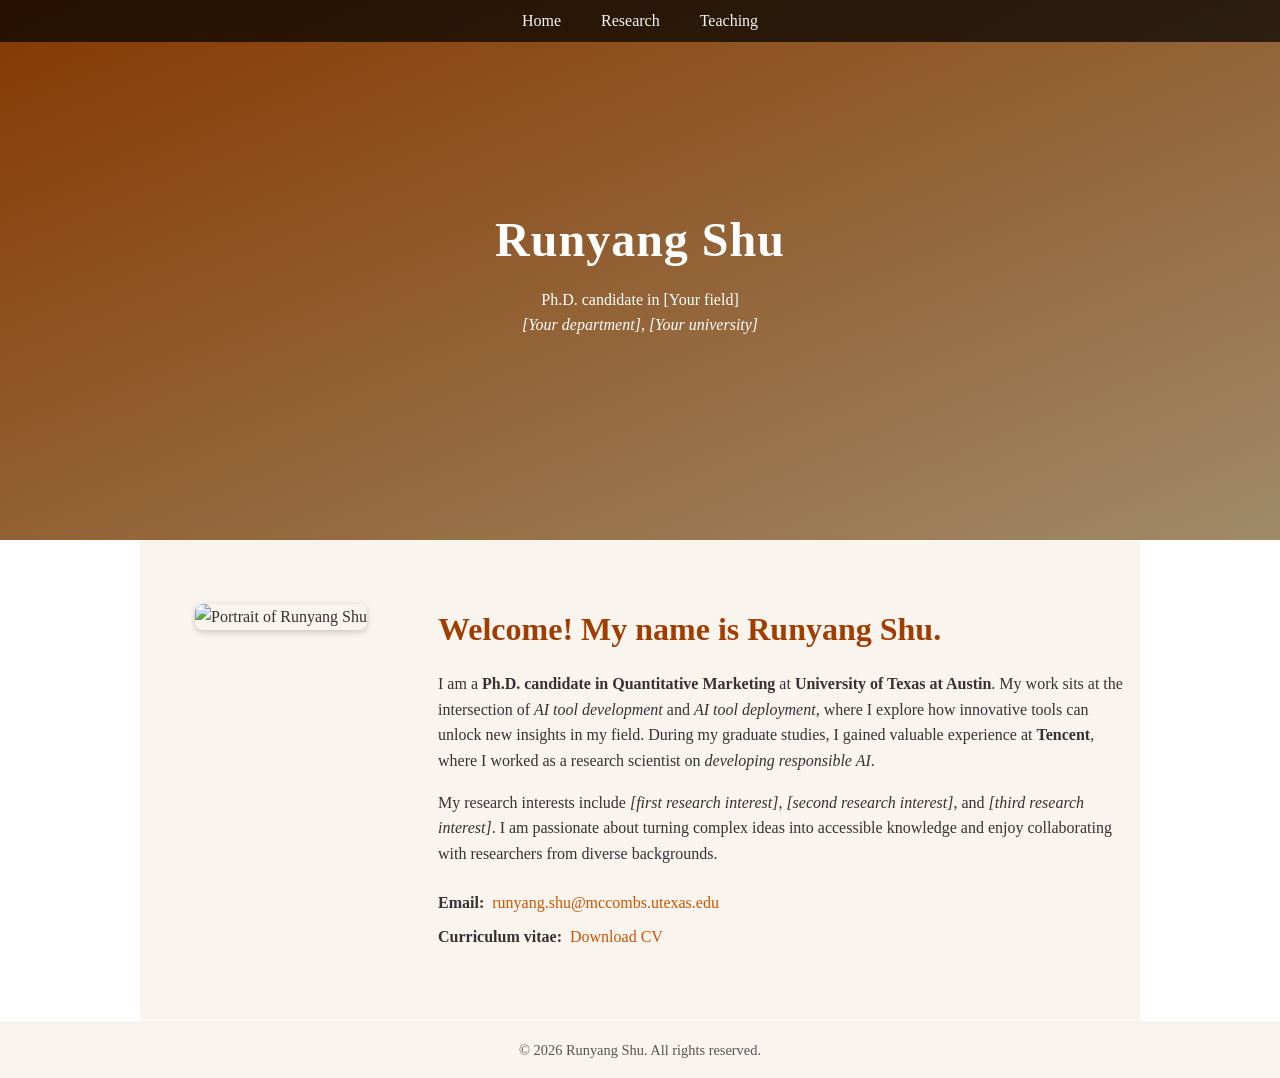
==== index.html @ 186d85f5 "Update email address in contact list" ====
<!DOCTYPE html>
<html lang="en">
<head>
    <meta charset="UTF-8">
    <meta name="viewport" content="width=device-width, initial-scale=1.0">
    <title>Runyang Shu</title>
    <link rel="stylesheet" href="css/style_git.css">
</head>
<body>
    <!-- Hero header with navigation -->
    <header class="hero" id="home">
        <nav class="navbar">
            <ul>
                <li><a href="#home">Home</a></li>
                <li><a href="research.html">Research</a></li>
                <li><a href="teaching.html">Teaching</a></li>
            </ul>
        </nav>
        <div class="hero-content">
            <h1>Runyang&nbsp;Shu</h1>
            <p class="subtitle">Ph.D. candidate in&nbsp;<span class="field">[Your field]</span></p>
            <p class="affiliation">[Your department], [Your university]</p>
        </div>
    </header>

    <!-- Home / Introduction section -->
    <section class="intro-section">
        <div class="intro-container">
            <div class="profile-wrapper">
                <!-- Replace with your own image -->
                <img src="https://runyangshu.cv/images/Perceptual_Model_vs_Baseline.png" alt="Portrait of Runyang Shu" class="profile-image">
            </div>
            <div class="intro-text">
                <h2>Welcome!&nbsp;My name is Runyang&nbsp;Shu.</h2>
                <p>
                    I am a <strong>Ph.D. candidate in Quantitative Marketing</strong> at <strong>University of Texas at Austin</strong>.
                    My work sits at the intersection of <em>AI tool development</em> and <em>AI tool deployment</em>, where I
                    explore how innovative tools can unlock new insights in my field. During my
                    graduate studies, I gained valuable experience at <strong>Tencent</strong>,
                    where I worked as a research scientist on <em>developing responsible AI</em>.
                </p>
                <p>
                    My research interests include <em>[first research interest]</em>, <em>[second research interest]</em>,
                    and <em>[third research interest]</em>. I am passionate about turning complex ideas into
                    accessible knowledge and enjoy collaborating with researchers from diverse
                    backgrounds.
                </p>
                <ul class="contact-list">
                    <li><span class="contact-label">Email:</span> <a href="mailto:youremail@example.com">runyang.shu@mccombs.utexas.edu</a></li>
                    <li><span class="contact-label">Curriculum vitae:</span> <a href="cv.pdf">Download CV</a></li>
                </ul>
            </div>
        </div>
    </section>

    <!-- Footer -->
    <footer class="footer">
        <p>&copy;&nbsp;2026&nbsp;Runyang&nbsp;Shu. All rights reserved.</p>
    </footer>
</body>
</html>
---- css/style_git.css ----
/* Global resets */
* {
  margin: 0;
  padding: 0;
  box-sizing: border-box;
}

body {
  font-family: "Georgia", "Times New Roman", serif;
  line-height: 1.6;
  color: #333;
  background-color: #ffffff;
}

/* Navigation bar */
.navbar {
  position: fixed;
  top: 0;
  left: 0;
  width: 100%;
  background-color: rgba(0, 0, 0, 0.7);
  z-index: 100;
}

.navbar ul {
  list-style: none;
  display: flex;
  justify-content: center;
  padding: 0.5rem;
}

.navbar li {
  margin: 0 1rem;
}

.navbar a {
  color: #f5f5f5;
  text-decoration: none;
  font-size: 1rem;
  padding: 0.5rem 0.25rem;
  transition: color 0.3s ease;
}

.navbar a:hover {
  color: #cc5500; /* burnt orange accent color */
}

/* Hero section */
/*
 Instead of using an external image for the hero header, this stylesheet
 defines a warm, abstract gradient. The gradient evokes the orange and
 neutral tones seen on the example site while avoiding large binary image
 assets. The gradient flows diagonally from a deeper burnt orange at the
 top left to a soft cream at the bottom right, creating visual interest
 without distracting from the header text.
*/
.hero {
  background-image: linear-gradient(to bottom right, #cc5500 0%, #f5d5a1 100%);
  background-size: cover;
  background-position: center;
  height: 60vh;
  position: relative;
  display: flex;
  align-items: center;
  justify-content: center;
  color: #ffffff;
  text-align: center;
}

/* overlay to darken the hero area for better text contrast */
.hero::before {
  content: "";
  position: absolute;
  top: 0;
  left: 0;
  width: 100%;
  height: 100%;
  background-color: rgba(0, 0, 0, 0.35);
  z-index: 0;
}

.hero-content {
  position: relative;
  z-index: 1;
}

.hero h1 {
  font-size: 3rem;
  margin-bottom: 0.5rem;
  letter-spacing: 1px;
}

.hero.subtitle {
    font-size: 3.6rem;
    margin-top: 0.5rem;
    letter-spacing: 0.05em;
    opacity: 0.95;
}


.hero .affiliation {
  font-size: 1rem;
  font-style: italic;
}

/* General section styling */
section {
  padding: 4rem 1rem;
  max-width: 1000px;
  margin: 0 auto;
}

.paper-figure {
  max-width: 900px;
  margin: 50px auto;
  text-align: center;
}

.paper-figure img {
  width: 90%;
  max-width: 900px;
  height: auto;
  display: block;
  margin: 0 auto;
  border-radius: 6px;
  box-shadow: 0 4px 12px rgba(0, 0, 0, 0.12);
}

.paper-figure figcaption {
  font-size: 0.95rem;
  color: #555;
  margin-top: 12px;
  line-height: 1.4;
}

h2 {
  font-size: 2rem;
  margin-bottom: 1rem;
  color: #cc5500; /* burnt orange */
}

h3 {
  font-size: 1.5rem;
  margin-top: 1.5rem;
  margin-bottom: 0.5rem;
  color: #a03d00;
}

/* Intro section */
.intro-section {
  background-color: #faf4ef;
}

.intro-container {
  display: flex;
  flex-direction: column;
  align-items: center;
  gap: 2rem;
}

@media (min-width: 768px) {
  .intro-container {
    flex-direction: row;
    align-items: flex-start;
  }
}

.profile-wrapper {
  flex: 0 0 250px;
  text-align: center;
}

.profile-image {
  width: 100%;
  max-width: 250px;
  border-radius: 8px;
  box-shadow: 0 2px 6px rgba(0, 0, 0, 0.2);
}

.intro-text {
  flex: 1;
}

.intro-text h2 {
  margin-bottom: 1rem;
  color: #a03d00;
}

.intro-text p {
  margin-bottom: 1rem;
  font-size: 1rem;
  line-height: 1.6;
}

.contact-list {
  list-style: none;
  margin-top: 1.5rem;
}

.contact-list li {
  margin-bottom: 0.5rem;
}

.contact-label {
  font-weight: bold;
  margin-right: 0.25rem;
}

.contact-list a {
  color: #cc5500;
  text-decoration: none;
}

.contact-list a:hover {
  text-decoration: underline;
}

/* Lists in research and teaching sections */
.research-list,
.teaching-list,
.comments-list {
  list-style: square;
  padding-left: 1.25rem;
}

.research-list li,
.teaching-list li,
.comments-list li {
  margin-bottom: 0.75rem;
  line-height: 1.5;
}

/* Interests section */
.interest-item {
  margin-bottom: 2rem;
}

.interest-item h3 {
  margin-bottom: 0.25rem;
  color: #a03d00;
}

.interest-item p {
  margin-left: 0.5rem;
}

/* Footer styling */
.footer {
  background-color: #faf4ef;
  text-align: center;
  padding: 1rem;
  color: #555;
  font-size: 0.9rem;
  border-top: 1px solid #eee;
}
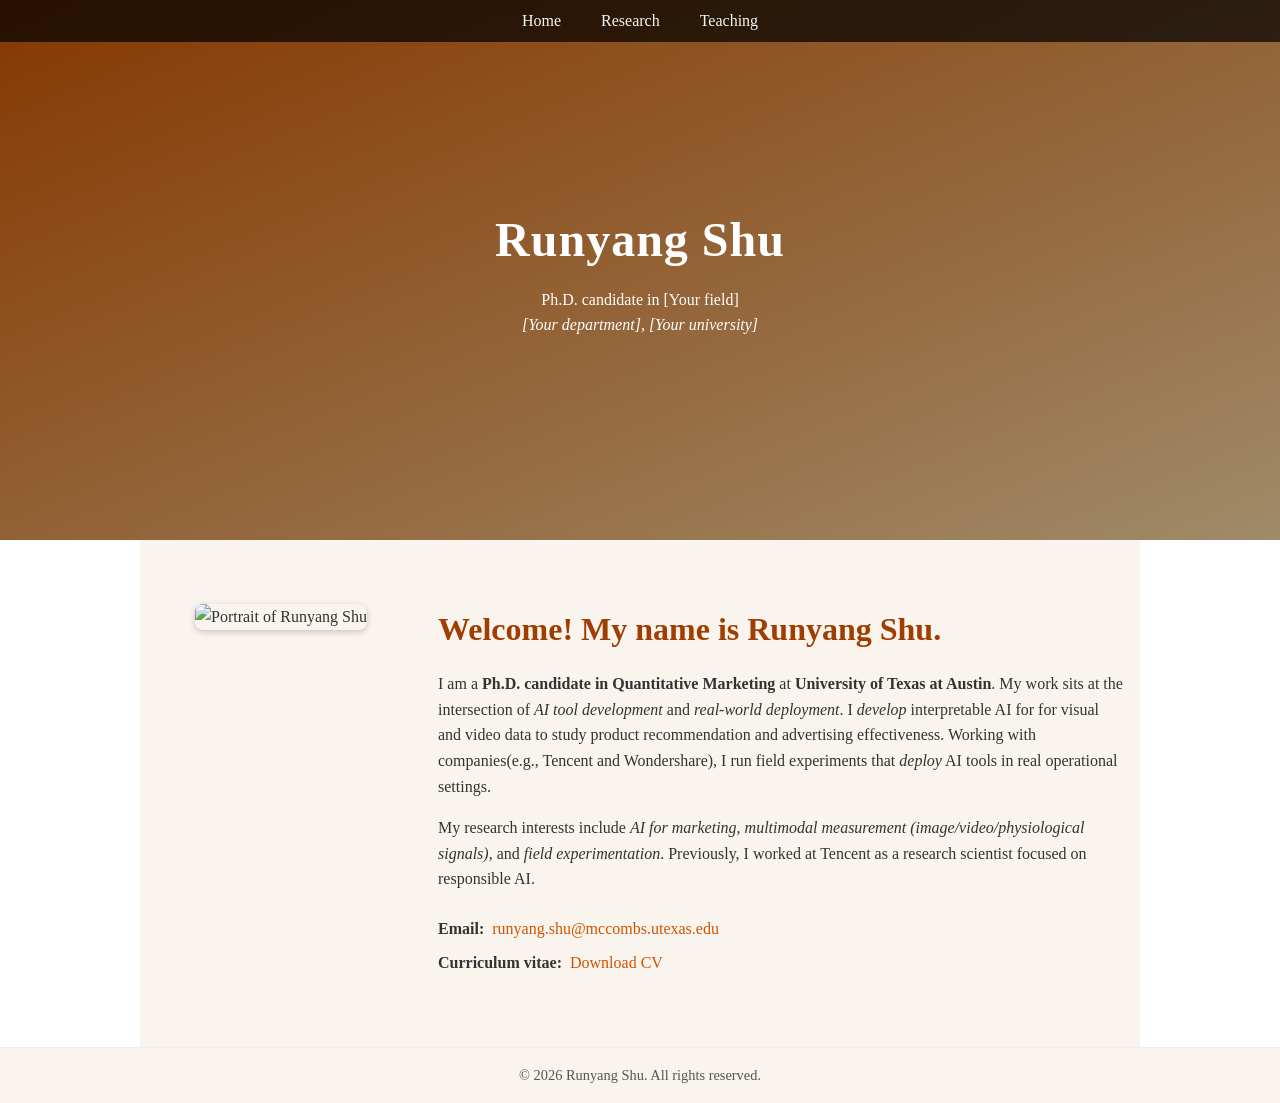
==== commit 99b158ee: "Revise introduction and research interests in index.html Updated personal introduction and research " ====
--- a/index.html
+++ b/index.html
@@ -28,22 +28,19 @@
         <div class="intro-container">
             <div class="profile-wrapper">
                 <!-- Replace with your own image -->
-                <img src="https://runyangshu.cv/images/Perceptual_Model_vs_Baseline.png" alt="Portrait of Runyang Shu" class="profile-image">
+                <img src="https://runyangshu.cv/images/ID photo.png" alt="Portrait of Runyang Shu" class="profile-image">
             </div>
             <div class="intro-text">
                 <h2>Welcome!&nbsp;My name is Runyang&nbsp;Shu.</h2>
                 <p>
                     I am a <strong>Ph.D. candidate in Quantitative Marketing</strong> at <strong>University of Texas at Austin</strong>.
-                    My work sits at the intersection of <em>AI tool development</em> and <em>AI tool deployment</em>, where I
-                    explore how innovative tools can unlock new insights in my field. During my
-                    graduate studies, I gained valuable experience at <strong>Tencent</strong>,
-                    where I worked as a research scientist on <em>developing responsible AI</em>.
+                    My work sits at the intersection of <em>AI tool development</em> and <em>real-world deployment</em>. I <em>develop</em> 
+                    interpretable AI for for visual and video data to study product recommendation and advertising effectiveness. 
+                    Working with companies(e.g., Tencent and Wondershare), I run field experiments that <em>deploy</em> AI tools in real operational settings.
                 </p>
                 <p>
-                    My research interests include <em>[first research interest]</em>, <em>[second research interest]</em>,
-                    and <em>[third research interest]</em>. I am passionate about turning complex ideas into
-                    accessible knowledge and enjoy collaborating with researchers from diverse
-                    backgrounds.
+                    My research interests include <em>AI for marketing</em>, <em>multimodal measurement (image/video/physiological signals)</em>,
+                    and <em>field experimentation</em>. Previously, I worked at Tencent as a research scientist focused on responsible AI.
                 </p>
                 <ul class="contact-list">
                     <li><span class="contact-label">Email:</span> <a href="mailto:youremail@example.com">runyang.shu@mccombs.utexas.edu</a></li>
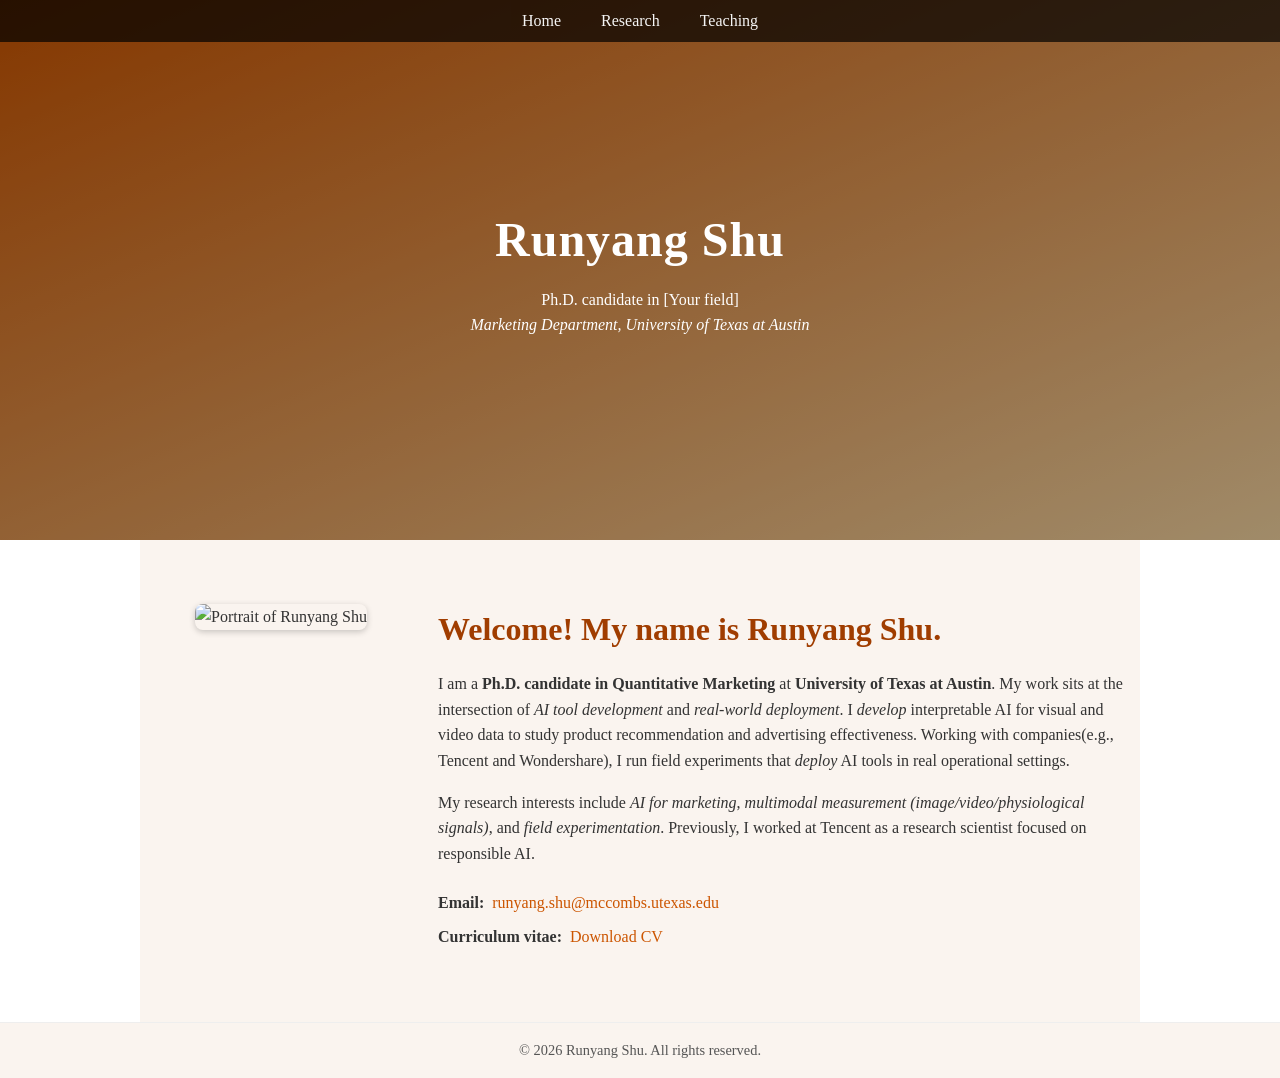
==== commit 178c482d: "Update affiliation and research description in index.html" ====
--- a/index.html
+++ b/index.html
@@ -19,7 +19,7 @@
         <div class="hero-content">
             <h1>Runyang&nbsp;Shu</h1>
             <p class="subtitle">Ph.D. candidate in&nbsp;<span class="field">[Your field]</span></p>
-            <p class="affiliation">[Your department], [Your university]</p>
+            <p class="affiliation">Marketing Department, University of Texas at Austin</p>
         </div>
     </header>
 
@@ -35,7 +35,7 @@
                 <p>
                     I am a <strong>Ph.D. candidate in Quantitative Marketing</strong> at <strong>University of Texas at Austin</strong>.
                     My work sits at the intersection of <em>AI tool development</em> and <em>real-world deployment</em>. I <em>develop</em> 
-                    interpretable AI for for visual and video data to study product recommendation and advertising effectiveness. 
+                    interpretable AI for visual and video data to study product recommendation and advertising effectiveness. 
                     Working with companies(e.g., Tencent and Wondershare), I run field experiments that <em>deploy</em> AI tools in real operational settings.
                 </p>
                 <p>
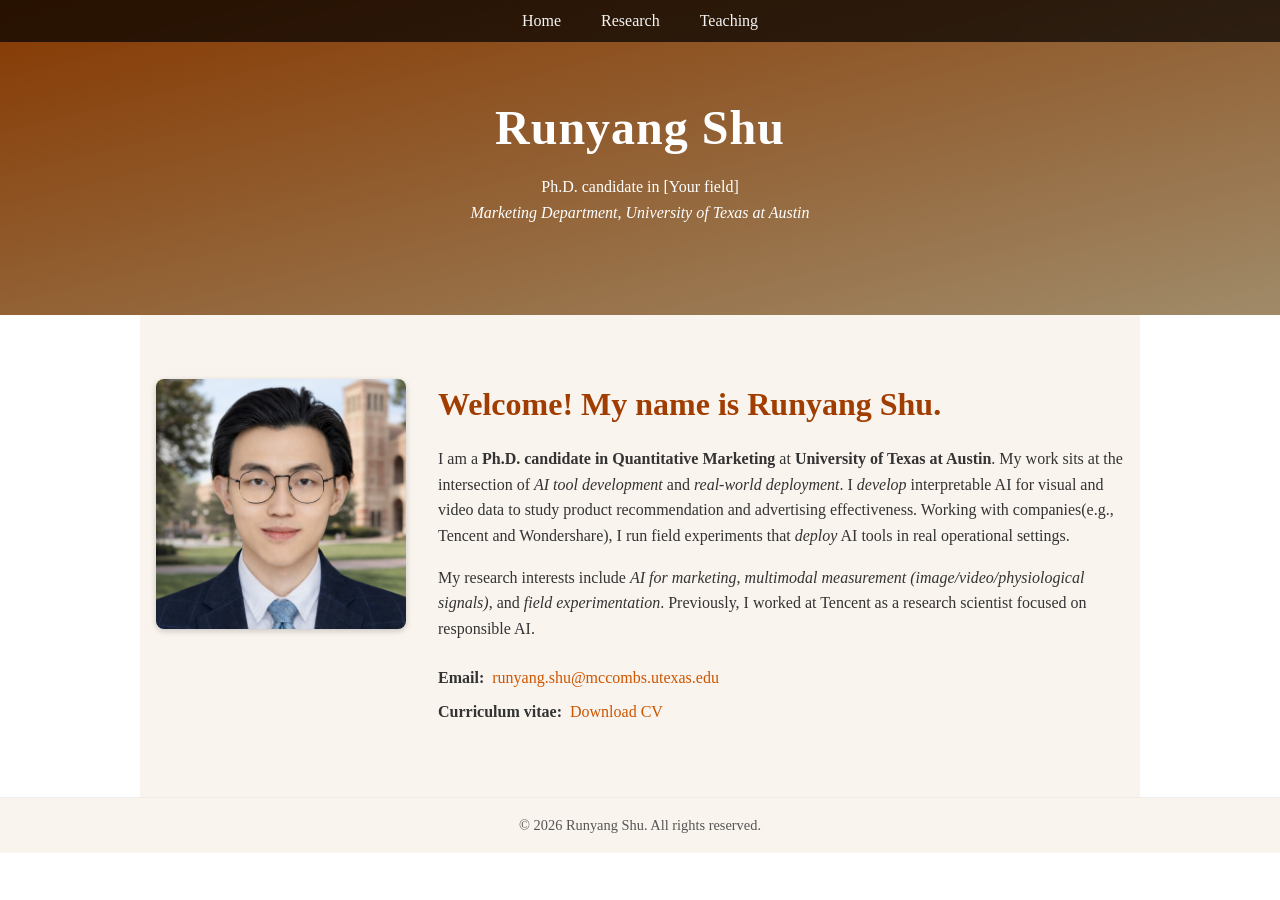
==== commit 848bc7b0: "Fix home page image path" ====
--- a/index.html
+++ b/index.html
@@ -28,7 +28,7 @@
         <div class="intro-container">
             <div class="profile-wrapper">
                 <!-- Replace with your own image -->
-                <img src="https://runyangshu.cv/images/ID photo.png" alt="Portrait of Runyang Shu" class="profile-image">
+                <img src="images/ID%20photo.png" alt="Portrait of Runyang Shu" class="profile-image">
             </div>
             <div class="intro-text">
                 <h2>Welcome!&nbsp;My name is Runyang&nbsp;Shu.</h2>
--- a/css/style_git.css
+++ b/css/style_git.css
@@ -58,7 +58,7 @@
   background-image: linear-gradient(to bottom right, #cc5500 0%, #f5d5a1 100%);
   background-size: cover;
   background-position: center;
-  height: 60vh;
+  height: 35vh;
   position: relative;
   display: flex;
   align-items: center;
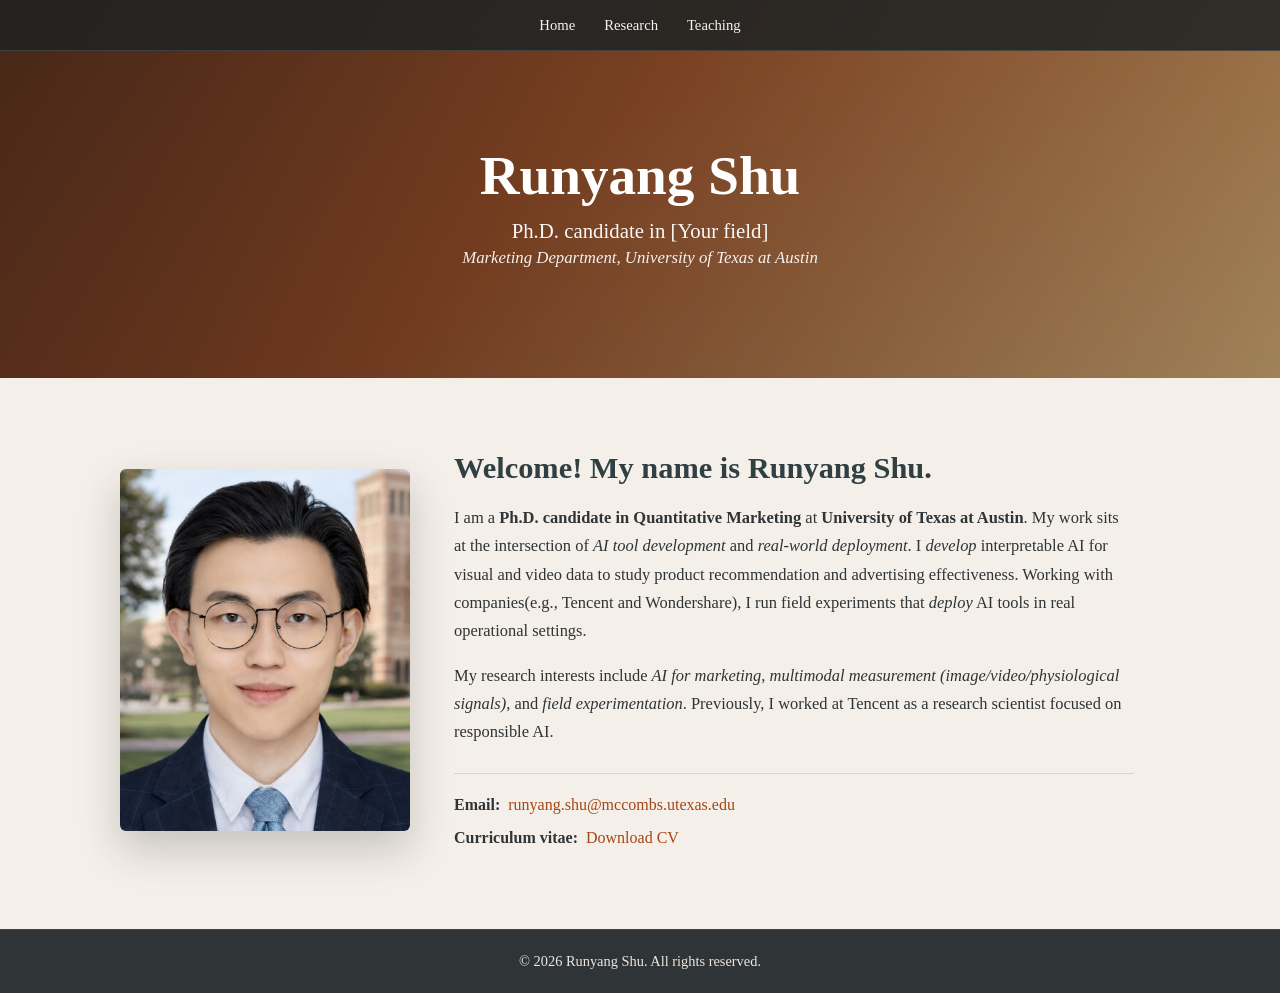
==== commit 54be5672: "Add homepage SEO metadata" ====
--- a/index.html
+++ b/index.html
@@ -3,7 +3,43 @@
 <head>
     <meta charset="UTF-8">
     <meta name="viewport" content="width=device-width, initial-scale=1.0">
-    <title>Runyang Shu</title>
+    <title>Runyang Shu | Quantitative Marketing Ph.D. Candidate</title>
+    <meta name="description" content="Runyang Shu is a Ph.D. candidate in Quantitative Marketing at the University of Texas at Austin, studying AI for marketing, multimodal measurement, and field experimentation.">
+    <meta name="robots" content="index, follow">
+    <link rel="canonical" href="https://runyangshu.github.io/runyangshu.com/">
+    <meta property="og:title" content="Runyang Shu">
+    <meta property="og:description" content="Quantitative Marketing Ph.D. candidate at the University of Texas at Austin studying AI for marketing and field experimentation.">
+    <meta property="og:type" content="website">
+    <meta property="og:url" content="https://runyangshu.github.io/runyangshu.com/">
+    <meta property="og:image" content="https://runyangshu.github.io/runyangshu.com/images/ID%20photo.png">
+    <script type="application/ld+json">
+    {
+      "@context": "https://schema.org",
+      "@type": "Person",
+      "@id": "https://runyangshu.github.io/runyangshu.com/#runyang-shu",
+      "name": "Runyang Shu",
+      "url": "https://runyangshu.github.io/runyangshu.com/",
+      "image": "https://runyangshu.github.io/runyangshu.com/images/ID%20photo.png",
+      "email": "mailto:runyang.shu@mccombs.utexas.edu",
+      "jobTitle": "Ph.D. candidate in Quantitative Marketing",
+      "affiliation": {
+        "@type": "CollegeOrUniversity",
+        "name": "University of Texas at Austin"
+      },
+      "sameAs": [
+        "https://github.com/RunyangShu"
+      ]
+    }
+    </script>
+    <script type="application/ld+json">
+    {
+      "@context": "https://schema.org",
+      "@type": "WebSite",
+      "@id": "https://runyangshu.github.io/runyangshu.com/#website",
+      "name": "Runyang Shu",
+      "url": "https://runyangshu.github.io/runyangshu.com/"
+    }
+    </script>
     <link rel="stylesheet" href="css/style_git.css">
 </head>
 <body>
--- a/css/style_git.css
+++ b/css/style_git.css
@@ -8,8 +8,8 @@
 body {
   font-family: "Georgia", "Times New Roman", serif;
   line-height: 1.6;
-  color: #333;
-  background-color: #ffffff;
+  color: #2f3437;
+  background-color: #fbfaf7;
 }
 
 /* Navigation bar */
@@ -18,7 +18,9 @@
   top: 0;
   left: 0;
   width: 100%;
-  background-color: rgba(0, 0, 0, 0.7);
+  background-color: rgba(31, 35, 37, 0.86);
+  border-bottom: 1px solid rgba(255, 255, 255, 0.12);
+  backdrop-filter: blur(10px);
   z-index: 100;
 }
 
@@ -26,45 +28,42 @@
   list-style: none;
   display: flex;
   justify-content: center;
-  padding: 0.5rem;
+  gap: 1.8rem;
+  padding: 0.75rem 1rem;
 }
 
 .navbar li {
-  margin: 0 1rem;
+  margin: 0;
 }
 
 .navbar a {
   color: #f5f5f5;
   text-decoration: none;
-  font-size: 1rem;
-  padding: 0.5rem 0.25rem;
-  transition: color 0.3s ease;
+  font-size: 0.92rem;
+  padding: 0.35rem 0;
+  transition: color 0.2s ease;
 }
 
 .navbar a:hover {
-  color: #cc5500; /* burnt orange accent color */
+  color: #f1b06a;
 }
 
 /* Hero section */
-/*
- Instead of using an external image for the hero header, this stylesheet
- defines a warm, abstract gradient. The gradient evokes the orange and
- neutral tones seen on the example site while avoiding large binary image
- assets. The gradient flows diagonally from a deeper burnt orange at the
- top left to a soft cream at the bottom right, creating visual interest
- without distracting from the header text.
-*/
 .hero {
-  background-image: linear-gradient(to bottom right, #cc5500 0%, #f5d5a1 100%);
+  background-image:
+    linear-gradient(135deg, rgba(91, 43, 22, 0.92), rgba(167, 72, 28, 0.78) 44%, rgba(228, 184, 126, 0.74)),
+    linear-gradient(45deg, #20282b, #d6a35f);
   background-size: cover;
   background-position: center;
-  height: 35vh;
+  min-height: 360px;
+  height: 42vh;
   position: relative;
   display: flex;
   align-items: center;
   justify-content: center;
   color: #ffffff;
   text-align: center;
+  padding: 5.5rem 1.25rem 3rem;
 }
 
 /* overlay to darken the hero area for better text contrast */
@@ -75,130 +74,174 @@
   left: 0;
   width: 100%;
   height: 100%;
-  background-color: rgba(0, 0, 0, 0.35);
+  background-color: rgba(20, 23, 24, 0.28);
   z-index: 0;
 }
 
 .hero-content {
   position: relative;
   z-index: 1;
+  max-width: 900px;
 }
 
 .hero h1 {
-  font-size: 3rem;
-  margin-bottom: 0.5rem;
-  letter-spacing: 1px;
-}
-
-.hero.subtitle {
-    font-size: 3.6rem;
-    margin-top: 0.5rem;
-    letter-spacing: 0.05em;
-    opacity: 0.95;
+  font-size: 3.45rem;
+  line-height: 1.05;
+  margin-bottom: 0.75rem;
+  letter-spacing: 0;
+}
+
+.hero .subtitle {
+  font-size: 1.3rem;
+  line-height: 1.35;
+  margin-top: 0.5rem;
+  opacity: 0.96;
 }
 
 
 .hero .affiliation {
-  font-size: 1rem;
+  font-size: 1.05rem;
   font-style: italic;
+  opacity: 0.92;
+}
+
+.small-hero {
+  min-height: 320px;
+  height: 34vh;
 }
 
 /* General section styling */
 section {
-  padding: 4rem 1rem;
-  max-width: 1000px;
+  padding: 4.5rem 1.5rem;
+  max-width: 1040px;
   margin: 0 auto;
 }
 
+.content-section {
+  max-width: 920px;
+}
+
+.project {
+  padding: 1.4rem 0 2.4rem;
+  border-top: 1px solid #e2ddd4;
+}
+
+.project:first-of-type {
+  border-top: 0;
+  padding-top: 0.5rem;
+}
+
+.paper-meta {
+  margin: 0.15rem 0 1rem;
+  color: #657174;
+}
+
+.paper-abstract {
+  max-width: 76ch;
+  color: #343a3d;
+}
+
 .paper-figure {
-  max-width: 900px;
-  margin: 50px auto;
+  max-width: 880px;
+  margin: 2.35rem auto 3.15rem;
   text-align: center;
 }
 
 .paper-figure img {
-  width: 90%;
-  max-width: 900px;
+  width: 100%;
+  max-width: 860px;
   height: auto;
   display: block;
   margin: 0 auto;
-  border-radius: 6px;
-  box-shadow: 0 4px 12px rgba(0, 0, 0, 0.12);
+  border-radius: 4px;
+  box-shadow: 0 12px 34px rgba(36, 40, 42, 0.14);
 }
 
 .paper-figure figcaption {
-  font-size: 0.95rem;
-  color: #555;
-  margin-top: 12px;
-  line-height: 1.4;
+  max-width: 760px;
+  font-size: 0.92rem;
+  color: #566164;
+  margin: 1rem auto 0;
+  line-height: 1.5;
 }
 
 h2 {
-  font-size: 2rem;
-  margin-bottom: 1rem;
-  color: #cc5500; /* burnt orange */
+  font-size: 1.9rem;
+  line-height: 1.2;
+  margin-bottom: 1.25rem;
+  color: #a44717;
 }
 
 h3 {
-  font-size: 1.5rem;
-  margin-top: 1.5rem;
-  margin-bottom: 0.5rem;
-  color: #a03d00;
+  font-size: 1.32rem;
+  line-height: 1.25;
+  margin-top: 1.35rem;
+  margin-bottom: 0.35rem;
+  color: #2f3f42;
 }
 
 /* Intro section */
 .intro-section {
-  background-color: #faf4ef;
+  max-width: none;
+  background-color: #f4efe8;
 }
 
 .intro-container {
+  max-width: 1040px;
+  margin: 0 auto;
   display: flex;
   flex-direction: column;
   align-items: center;
-  gap: 2rem;
+  gap: 2.75rem;
 }
 
 @media (min-width: 768px) {
   .intro-container {
     flex-direction: row;
-    align-items: flex-start;
+    align-items: center;
   }
 }
 
 .profile-wrapper {
-  flex: 0 0 250px;
+  flex: 0 0 290px;
   text-align: center;
 }
 
 .profile-image {
   width: 100%;
-  max-width: 250px;
-  border-radius: 8px;
-  box-shadow: 0 2px 6px rgba(0, 0, 0, 0.2);
+  max-width: 290px;
+  aspect-ratio: 4 / 5;
+  object-fit: cover;
+  object-position: center top;
+  border-radius: 6px;
+  box-shadow: 0 18px 42px rgba(36, 40, 42, 0.22);
 }
 
 .intro-text {
   flex: 1;
+  max-width: 680px;
 }
 
 .intro-text h2 {
-  margin-bottom: 1rem;
-  color: #a03d00;
+  margin-bottom: 1.1rem;
+  color: #2f3f42;
 }
 
 .intro-text p {
   margin-bottom: 1rem;
-  font-size: 1rem;
-  line-height: 1.6;
+  font-size: 1.03rem;
+  line-height: 1.72;
 }
 
 .contact-list {
   list-style: none;
-  margin-top: 1.5rem;
+  margin-top: 1.65rem;
+  padding-top: 1.1rem;
+  border-top: 1px solid #ddd4c9;
 }
 
 .contact-list li {
-  margin-bottom: 0.5rem;
+  margin-bottom: 0.45rem;
 }
 
 .contact-label {
@@ -207,7 +250,7 @@
 }
 
 .contact-list a {
-  color: #cc5500;
+  color: #a44717;
   text-decoration: none;
 }
 
@@ -220,14 +263,15 @@
 .teaching-list,
 .comments-list {
   list-style: square;
-  padding-left: 1.25rem;
+  padding-left: 1.35rem;
+  max-width: 76ch;
 }
 
 .research-list li,
 .teaching-list li,
 .comments-list li {
-  margin-bottom: 0.75rem;
-  line-height: 1.5;
+  margin-bottom: 0.85rem;
+  line-height: 1.6;
 }
 
 /* Interests section */
@@ -237,7 +281,7 @@
 
 .interest-item h3 {
   margin-bottom: 0.25rem;
-  color: #a03d00;
+  color: #2f3f42;
 }
 
 .interest-item p {
@@ -246,10 +290,59 @@
 
 /* Footer styling */
 .footer {
-  background-color: #faf4ef;
+  background-color: #2f3437;
   text-align: center;
-  padding: 1rem;
-  color: #555;
+  padding: 1.25rem;
+  color: #ece7df;
   font-size: 0.9rem;
-  border-top: 1px solid #eee;
-}
+  border-top: 1px solid rgba(255, 255, 255, 0.08);
+}
+
+@media (max-width: 767px) {
+  .navbar ul {
+    gap: 1.1rem;
+    padding: 0.65rem 0.75rem;
+  }
+
+  .navbar a {
+    font-size: 0.88rem;
+  }
+
+  .hero {
+    min-height: 300px;
+    height: auto;
+    padding: 5rem 1.1rem 2.75rem;
+  }
+
+  .hero h1 {
+    font-size: 2.45rem;
+  }
+
+  .hero .subtitle {
+    font-size: 1.05rem;
+  }
+
+  .small-hero {
+    min-height: 255px;
+  }
+
+  section {
+    padding: 3rem 1.1rem;
+  }
+
+  .profile-wrapper {
+    flex-basis: auto;
+  }
+
+  .profile-image {
+    max-width: 230px;
+  }
+
+  h2 {
+    font-size: 1.55rem;
+  }
+
+  h3 {
+    font-size: 1.18rem;
+  }
+}
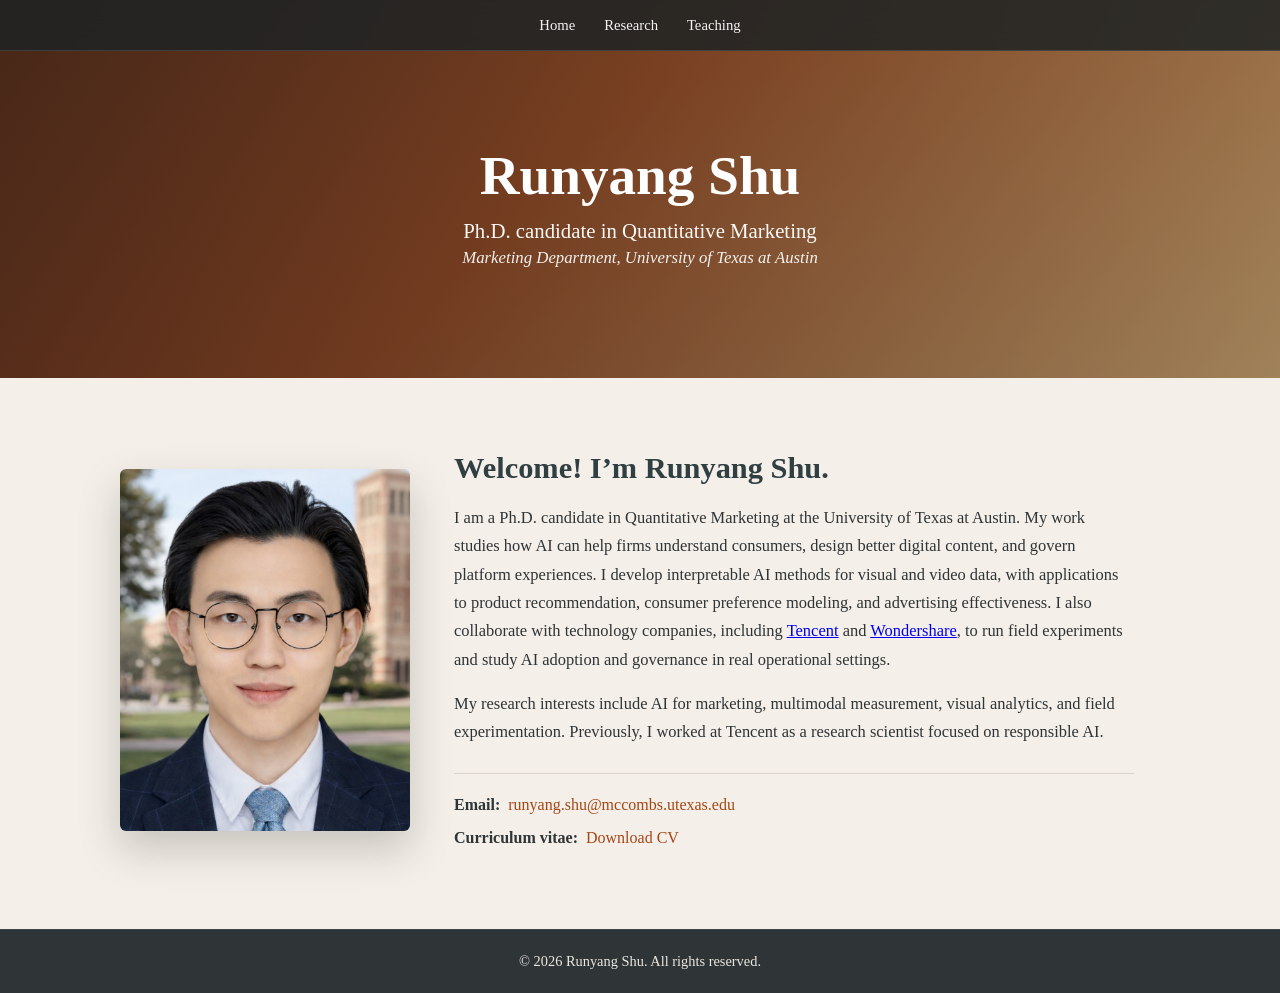
==== commit eb6954f3: "Update homepage introduction" ====
--- a/index.html
+++ b/index.html
@@ -4,11 +4,11 @@
     <meta charset="UTF-8">
     <meta name="viewport" content="width=device-width, initial-scale=1.0">
     <title>Runyang Shu | Quantitative Marketing Ph.D. Candidate</title>
-    <meta name="description" content="Runyang Shu is a Ph.D. candidate in Quantitative Marketing at the University of Texas at Austin, studying AI for marketing, multimodal measurement, and field experimentation.">
+    <meta name="description" content="Runyang Shu is a Ph.D. candidate in Quantitative Marketing at the University of Texas at Austin studying AI for marketing, multimodal measurement, visual analytics, and field experimentation.">
     <meta name="robots" content="index, follow">
     <link rel="canonical" href="https://runyangshu.github.io/runyangshu.com/">
     <meta property="og:title" content="Runyang Shu">
-    <meta property="og:description" content="Quantitative Marketing Ph.D. candidate at the University of Texas at Austin studying AI for marketing and field experimentation.">
+    <meta property="og:description" content="Quantitative Marketing Ph.D. candidate at the University of Texas at Austin studying AI for marketing, multimodal measurement, visual analytics, and field experimentation.">
     <meta property="og:type" content="website">
     <meta property="og:url" content="https://runyangshu.github.io/runyangshu.com/">
     <meta property="og:image" content="https://runyangshu.github.io/runyangshu.com/images/ID%20photo.png">
@@ -54,7 +54,7 @@
         </nav>
         <div class="hero-content">
             <h1>Runyang&nbsp;Shu</h1>
-            <p class="subtitle">Ph.D. candidate in&nbsp;<span class="field">[Your field]</span></p>
+            <p class="subtitle">Ph.D. candidate in&nbsp;<span class="field">Quantitative Marketing</span></p>
             <p class="affiliation">Marketing Department, University of Texas at Austin</p>
         </div>
     </header>
@@ -67,19 +67,20 @@
                 <img src="images/ID%20photo.png" alt="Portrait of Runyang Shu" class="profile-image">
             </div>
             <div class="intro-text">
-                <h2>Welcome!&nbsp;My name is Runyang&nbsp;Shu.</h2>
+                <h2>Welcome! I&rsquo;m Runyang&nbsp;Shu.</h2>
                 <p>
-                    I am a <strong>Ph.D. candidate in Quantitative Marketing</strong> at <strong>University of Texas at Austin</strong>.
-                    My work sits at the intersection of <em>AI tool development</em> and <em>real-world deployment</em>. I <em>develop</em> 
-                    interpretable AI for visual and video data to study product recommendation and advertising effectiveness. 
-                    Working with companies(e.g., Tencent and Wondershare), I run field experiments that <em>deploy</em> AI tools in real operational settings.
+                    I am a Ph.D. candidate in Quantitative Marketing at the University of Texas at Austin. My work studies how AI can help firms understand consumers,
+                    design better digital content, and govern platform experiences. I develop interpretable AI methods for visual and video data, with applications
+                    to product recommendation, consumer preference modeling, and advertising effectiveness. I also collaborate with technology companies, including
+                    <a href="https://tencentarena.com/aiarena/en">Tencent</a> and <a href="https://www.wondershare.com/">Wondershare</a>, to run field experiments
+                    and study AI adoption and governance in real operational settings.
                 </p>
                 <p>
-                    My research interests include <em>AI for marketing</em>, <em>multimodal measurement (image/video/physiological signals)</em>,
-                    and <em>field experimentation</em>. Previously, I worked at Tencent as a research scientist focused on responsible AI.
+                    My research interests include AI for marketing, multimodal measurement, visual analytics, and field experimentation. Previously, I worked at Tencent
+                    as a research scientist focused on responsible AI.
                 </p>
                 <ul class="contact-list">
-                    <li><span class="contact-label">Email:</span> <a href="mailto:youremail@example.com">runyang.shu@mccombs.utexas.edu</a></li>
+                    <li><span class="contact-label">Email:</span> <a href="mailto:runyang.shu@mccombs.utexas.edu">runyang.shu@mccombs.utexas.edu</a></li>
                     <li><span class="contact-label">Curriculum vitae:</span> <a href="cv.pdf">Download CV</a></li>
                 </ul>
             </div>
@@ -92,4 +93,3 @@
     </footer>
 </body>
 </html>
-
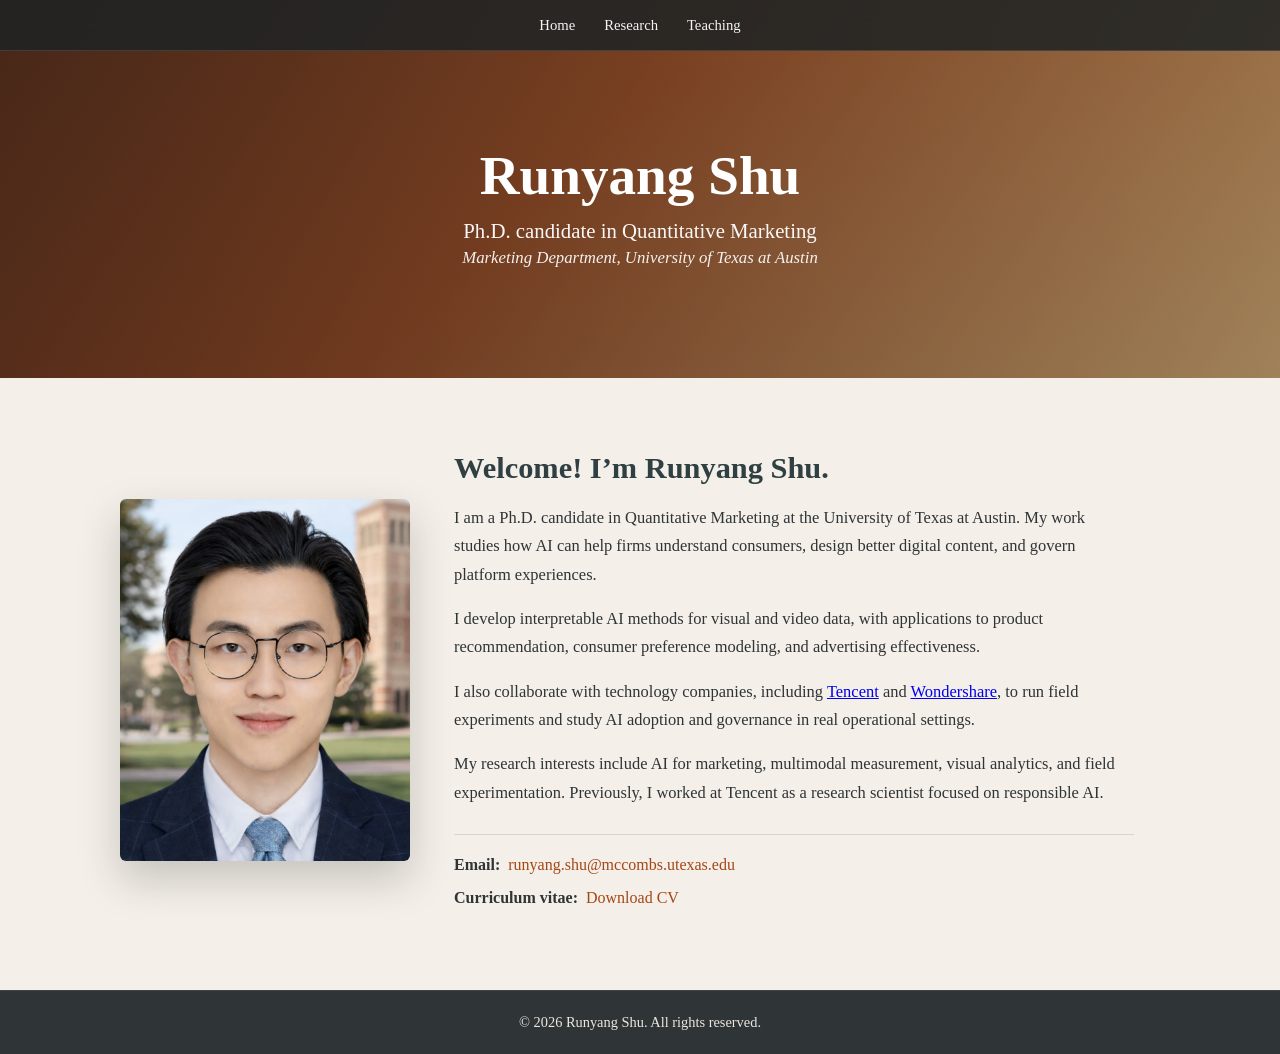
==== commit b0797c3c: "Segment homepage intro text" ====
--- a/index.html
+++ b/index.html
@@ -70,10 +70,15 @@
                 <h2>Welcome! I&rsquo;m Runyang&nbsp;Shu.</h2>
                 <p>
                     I am a Ph.D. candidate in Quantitative Marketing at the University of Texas at Austin. My work studies how AI can help firms understand consumers,
-                    design better digital content, and govern platform experiences. I develop interpretable AI methods for visual and video data, with applications
-                    to product recommendation, consumer preference modeling, and advertising effectiveness. I also collaborate with technology companies, including
-                    <a href="https://tencentarena.com/aiarena/en">Tencent</a> and <a href="https://www.wondershare.com/">Wondershare</a>, to run field experiments
-                    and study AI adoption and governance in real operational settings.
+                    design better digital content, and govern platform experiences.
+                </p>
+                <p>
+                    I develop interpretable AI methods for visual and video data, with applications to product recommendation, consumer preference modeling, and
+                    advertising effectiveness.
+                </p>
+                <p>
+                    I also collaborate with technology companies, including <a href="https://tencentarena.com/aiarena/en">Tencent</a> and
+                    <a href="https://www.wondershare.com/">Wondershare</a>, to run field experiments and study AI adoption and governance in real operational settings.
                 </p>
                 <p>
                     My research interests include AI for marketing, multimodal measurement, visual analytics, and field experimentation. Previously, I worked at Tencent
